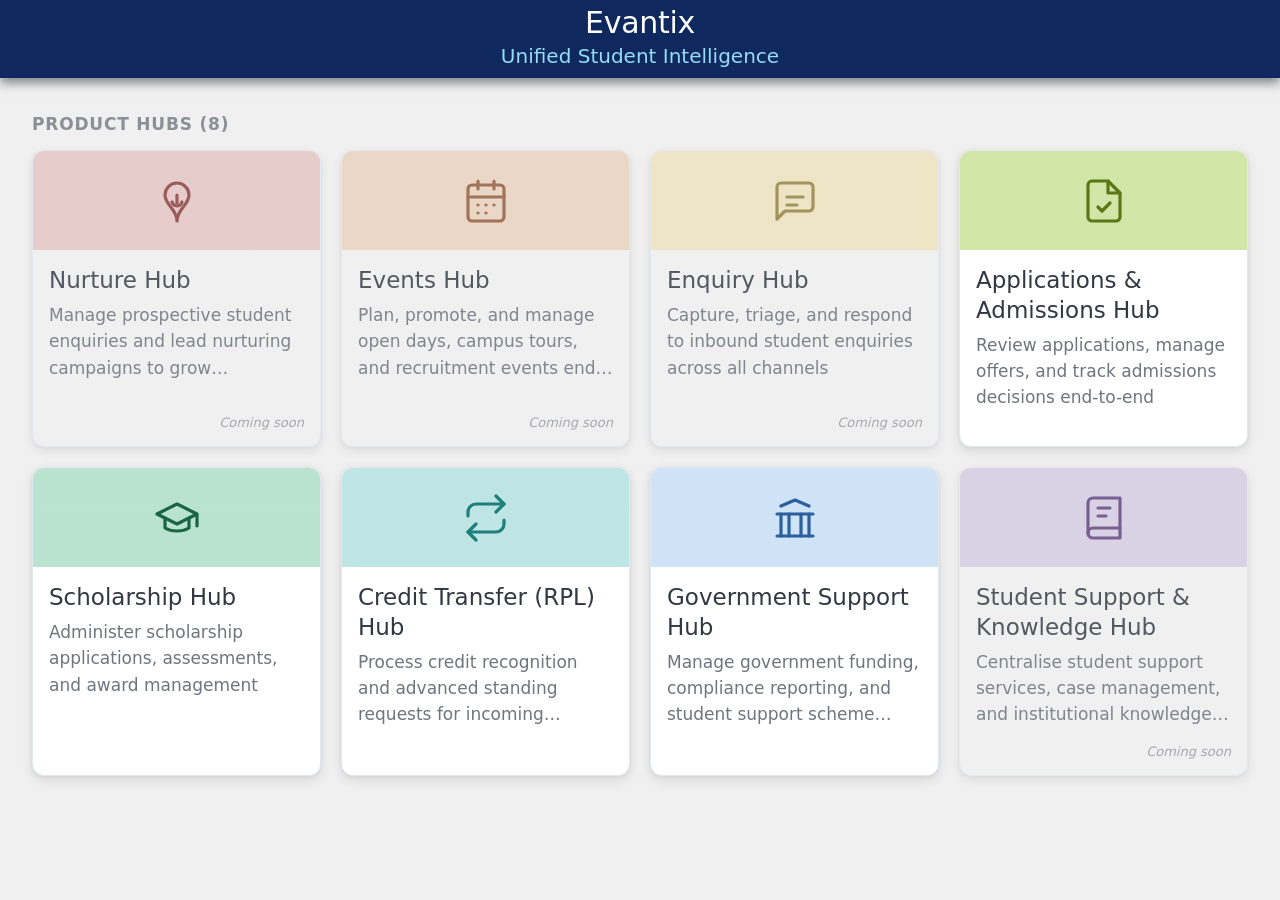
==== index.html @ 96fa9752 "Initial Structure." ====
<!DOCTYPE html>
<html lang="en">
<head>
<meta charset="UTF-8" />
<meta name="viewport" content="width=device-width, initial-scale=1.0" />
<title>Evantix - App Hub</title>
<link rel="icon" type="image/svg+xml" href="data:image/svg+xml,%3Csvg xmlns='http://www.w3.org/2000/svg' viewBox='0 0 32 32'%3E%3Crect width='32' height='32' rx='7' fill='%230F295E'/%3E%3Cpath d='M16 7L5 13l11 6 11-6z' fill='%232FA6A4'/%3E%3Cpath d='M9 16.5v5.5c0 1.66 3.13 3 7 3s7-1.34 7-3V16.5' stroke='%232FA6A4' stroke-width='1.8' stroke-linecap='round' fill='none'/%3E%3Cpath d='M27 13v5' stroke='white' stroke-width='1.8' stroke-linecap='round'/%3E%3C/svg%3E">
<style>
  *, *::before, *::after { box-sizing: border-box; margin: 0; padding: 0; }

  body {
    font-family: 'Segoe UI', system-ui, -apple-system, sans-serif;
    background: #F0F0F0;
    color: #111827;
    min-height: 100vh;
  }

  /* ── Header ── */
  .site-header {
    background: #0F295E;
    padding: 0 12px;
    box-shadow: 0px 5px 10px rgba(17,24,39,0.5);
  }

  .header-titles {
    max-width: 1800px;
    margin: 0 auto;
    padding: 5px 32px 10px;
    text-align: center;
  }

  .header-titles h1 {
    font-size: 30px;
    font-weight: 400;
    color: #ffffff;
    letter-spacing: -0.3px;
  }

  .header-titles h1 span { color: #2FA6A4; }
  .header-titles p { font-size: 20px; color: #96DCF8; margin-top: 4px; }

  /* ── Main content ── */
  .main {
    max-width: 1800px;
    margin: 36px auto;
    padding: 0 32px 30px;
  }

  .section-label {
    font-size: 17px;
    font-weight: 600;
    text-transform: uppercase;
    letter-spacing: 0.8px;
    color: rgba(17,24,39,0.45);
    margin-bottom: 16px;
  }

  /* ── Grid ── */
  .hub-grid {
    display: grid;
    grid-template-columns: repeat(4, 1fr);
    gap: 20px;
  }

  /* ── Card ── */
  .hub-card {
    background: #F0F0F0;
    border: 1px solid #E2E8F0;
    border-radius: 12px;
    overflow: hidden;
    cursor: default;
    transition: transform 0.18s ease, box-shadow 0.18s ease, border-color 0.18s ease;
    display: flex;
    flex-direction: column;
    outline: none;
    box-shadow: 0 4px 12px rgba(17,24,39,0.10), 0 1px 4px rgba(17,24,39,0.06);
    min-height: 297px;
  }

  .hub-card--active {
    background: #fff;
    cursor: pointer;
  }

  .hub-card--coming-soon {
    cursor: pointer;
    opacity: 0.82;
  }

  .hub-card--active:hover,
  .hub-card--active:focus,
  .hub-card--coming-soon:hover,
  .hub-card--coming-soon:focus {
    transform: translateY(-3px);
    border-color: var(--card-color, #2FA6A4);
    box-shadow: 0 8px 24px rgba(var(--card-rgb, 47,166,164),0.14), 0 2px 8px rgba(17,24,39,0.08);
  }

  .hub-card--active:focus,
  .hub-card--coming-soon:focus {
    box-shadow: 0 0 0 3px rgba(var(--card-rgb, 47,166,164),0.28), 0 8px 24px rgba(var(--card-rgb, 47,166,164),0.12);
  }

  /* Card header band */
  .card-band {
    height: 99px;
    display: flex;
    align-items: center;
    justify-content: center;
    flex-shrink: 0;
  }

  .hub-card--coming-soon .card-band { filter: grayscale(0.4); }

  .card-band svg {
    width: 48px; height: 48px;
    fill: none;
    stroke: var(--icon-color);
    stroke-width: 1.6;
    stroke-linecap: round;
    stroke-linejoin: round;
  }

  /* Card body */
  .card-body {
    padding: 16px;
    display: flex;
    flex-direction: column;
    flex: 1;
  }

  .card-name { font-size: 23px; font-weight: 450; color: #323742; line-height: 1.3; }
  .card-desc {
    font-size: 17px;
    color: rgba(17,24,39,0.6);
    margin-top: 6px;
    line-height: 1.55;
    display: -webkit-box;
    -webkit-line-clamp: 3;
    -webkit-box-orient: vertical;
    overflow: hidden;
  }

  .card-footer {
    margin-top: auto;
    padding-top: 16px;
    display: flex;
    align-items: center;
    justify-content: flex-end;
  }

  .coming-soon-label {
    font-size: 13px;
    color: rgba(17,24,39,0.40);
    font-style: italic;
  }

  /* ── Responsive ── */
  @media (max-width: 1024px) { .hub-grid { grid-template-columns: repeat(3, 1fr); } }
  @media (max-width: 768px) {
    .hub-grid { grid-template-columns: repeat(2, 1fr); }
    .main { padding: 0 20px 48px; }
  }
  @media (max-width: 480px) {
    .hub-grid { grid-template-columns: 1fr; }
    .site-header { padding: 0 20px; }
  }
</style>
</head>
<body>

<header class="site-header">
  <div class="header-titles">
    <h1>Evantix</h1>
    <p>Unified Student Intelligence</p>
  </div>
</header>

<main class="main">
  <div class="section-label">Product Hubs (8)</div>
  <div class="hub-grid" id="hubGrid"></div>
</main>

<script>
  const HUBS = [
    {
      name: "Nurture Hub",
      slug: "nurture",
      comingSoon: true,
      color: "#B03030",
      pastel: "#F5B8B3",
      desc: "Manage prospective student enquiries and lead nurturing campaigns to grow enrolment pipelines",
      icon: `<svg viewBox="0 0 24 24"><path d="M12 22c0-6-6-8-6-13a6 6 0 0 1 12 0c0 5-6 7-6 13z"/><path d="M12 9v4"/><path d="M9.5 12.5s.5 2 2.5 2 2.5-2 2.5-2"/></svg>`
    },
    {
      name: "Events Hub",
      slug: "events",
      comingSoon: true,
      color: "#B05520",
      pastel: "#F8C8A0",
      desc: "Plan, promote, and manage open days, campus tours, and recruitment events end-to-end",
      icon: `<svg viewBox="0 0 24 24"><rect x="3" y="4" width="18" height="18" rx="2"/><path d="M16 2v4M8 2v4M3 10h18"/><path d="M8 14h.01M12 14h.01M16 14h.01M8 18h.01M12 18h.01"/></svg>`
    },
    {
      name: "Enquiry Hub",
      slug: "enquiry",
      comingSoon: true,
      color: "#A08015",
      pastel: "#F5E095",
      desc: "Capture, triage, and respond to inbound student enquiries across all channels",
      icon: `<svg viewBox="0 0 24 24"><path d="M21 15a2 2 0 0 1-2 2H7l-4 4V5a2 2 0 0 1 2-2h14a2 2 0 0 1 2 2z"/><path d="M8 10h8M8 14h5"/></svg>`
    },
    {
      name: "Applications & Admissions Hub",
      slug: "applications-admissions",
      comingSoon: false,
      color: "#5A7815",
      pastel: "#C8E095",
      desc: "Review applications, manage offers, and track admissions decisions end-to-end",
      icon: `<svg viewBox="0 0 24 24"><path d="M14 2H6a2 2 0 0 0-2 2v16a2 2 0 0 0 2 2h12a2 2 0 0 0 2-2V8z"/><polyline points="14 2 14 8 20 8"/><polyline points="9 15 11 17 15 13"/></svg>`
    },
    {
      name: "Scholarship Hub",
      slug: "scholarship",
      comingSoon: false,
      color: "#1A6644",
      pastel: "#AADDC5",
      desc: "Administer scholarship applications, assessments, and award management",
      icon: `<svg viewBox="0 0 24 24"><path d="M22 10v6M2 10l10-5 10 5-10 5z"/><path d="M6 12v5c3.33 2 8.67 2 12 0v-5"/></svg>`
    },
    {
      name: "Credit Transfer (RPL) Hub",
      slug: "credit-transfer",
      comingSoon: false,
      color: "#1F7F7D",
      pastel: "#B0E0DF",
      desc: "Process credit recognition and advanced standing requests for incoming students",
      icon: `<svg viewBox="0 0 24 24"><path d="M17 1l4 4-4 4"/><path d="M3 11V9a4 4 0 0 1 4-4h14"/><path d="M7 23l-4-4 4-4"/><path d="M21 13v2a4 4 0 0 1-4 4H3"/></svg>`
    },
    {
      name: "Government Support Hub",
      slug: "government-support",
      comingSoon: false,
      color: "#2B5F9E",
      pastel: "#C5DDF5",
      desc: "Manage government funding, compliance reporting, and student support scheme obligations",
      icon: `<svg viewBox="0 0 24 24"><path d="M3 21h18M3 10h18M5 6l7-3 7 3"/><path d="M5 10v11M19 10v11M9 10v11M15 10v11"/></svg>`
    },
    {
      name: "Student Support & Knowledge Hub",
      slug: "student-support",
      comingSoon: true,
      color: "#6B3A9E",
      pastel: "#D5C0F0",
      desc: "Centralise student support services, case management, and institutional knowledge resources",
      icon: `<svg viewBox="0 0 24 24"><path d="M4 19.5A2.5 2.5 0 0 1 6.5 17H20"/><path d="M6.5 2H20v20H6.5A2.5 2.5 0 0 1 4 19.5v-15A2.5 2.5 0 0 1 6.5 2z"/><path d="M9 7h6M9 11h4"/></svg>`
    },
  ];

  function hexToRgb(hex) {
    const r = parseInt(hex.slice(1,3), 16);
    const g = parseInt(hex.slice(3,5), 16);
    const b = parseInt(hex.slice(5,7), 16);
    return `${r},${g},${b}`;
  }

  function esc(s) {
    return String(s).replace(/&/g,'&amp;').replace(/</g,'&lt;').replace(/>/g,'&gt;').replace(/"/g,'&quot;');
  }

  function makeCard(hub) {
    const card = document.createElement('div');
    const cls = hub.comingSoon ? 'hub-card hub-card--coming-soon' : 'hub-card hub-card--active';
    card.className = cls;
    card.style.setProperty('--card-color', hub.color);
    card.style.setProperty('--card-rgb', hexToRgb(hub.color));
    card.setAttribute('tabindex', '0');
    card.setAttribute('role', 'button');
    card.setAttribute('aria-label', esc(hub.name));

    const bandBg = `background: linear-gradient(rgba(${hexToRgb(hub.pastel)},0.82), rgba(${hexToRgb(hub.pastel)},0.82)), url('https://images.unsplash.com/photo-1519452575417-564c1401ecc0?q=80&w=1200&auto=format&fit=crop') center/cover`;

    card.innerHTML = `
      <div class="card-band" style="${bandBg}; --icon-color:${esc(hub.color)}">
        ${hub.icon}
      </div>
      <div class="card-body">
        <div class="card-name">${esc(hub.name)}</div>
        <div class="card-desc">${esc(hub.desc)}</div>
        <div class="card-footer">
          ${hub.comingSoon ? '<span class="coming-soon-label">Coming soon</span>' : ''}
        </div>
      </div>
    `;

    const url = `hubs/${hub.slug}/`;
    card.addEventListener('click', () => { window.location.href = url; });
    card.addEventListener('keydown', e => {
      if (e.key === 'Enter' || e.key === ' ') { e.preventDefault(); window.location.href = url; }
    });

    return card;
  }

  const grid = document.getElementById('hubGrid');
  HUBS.forEach(h => grid.appendChild(makeCard(h)));
</script>

</body>
</html>
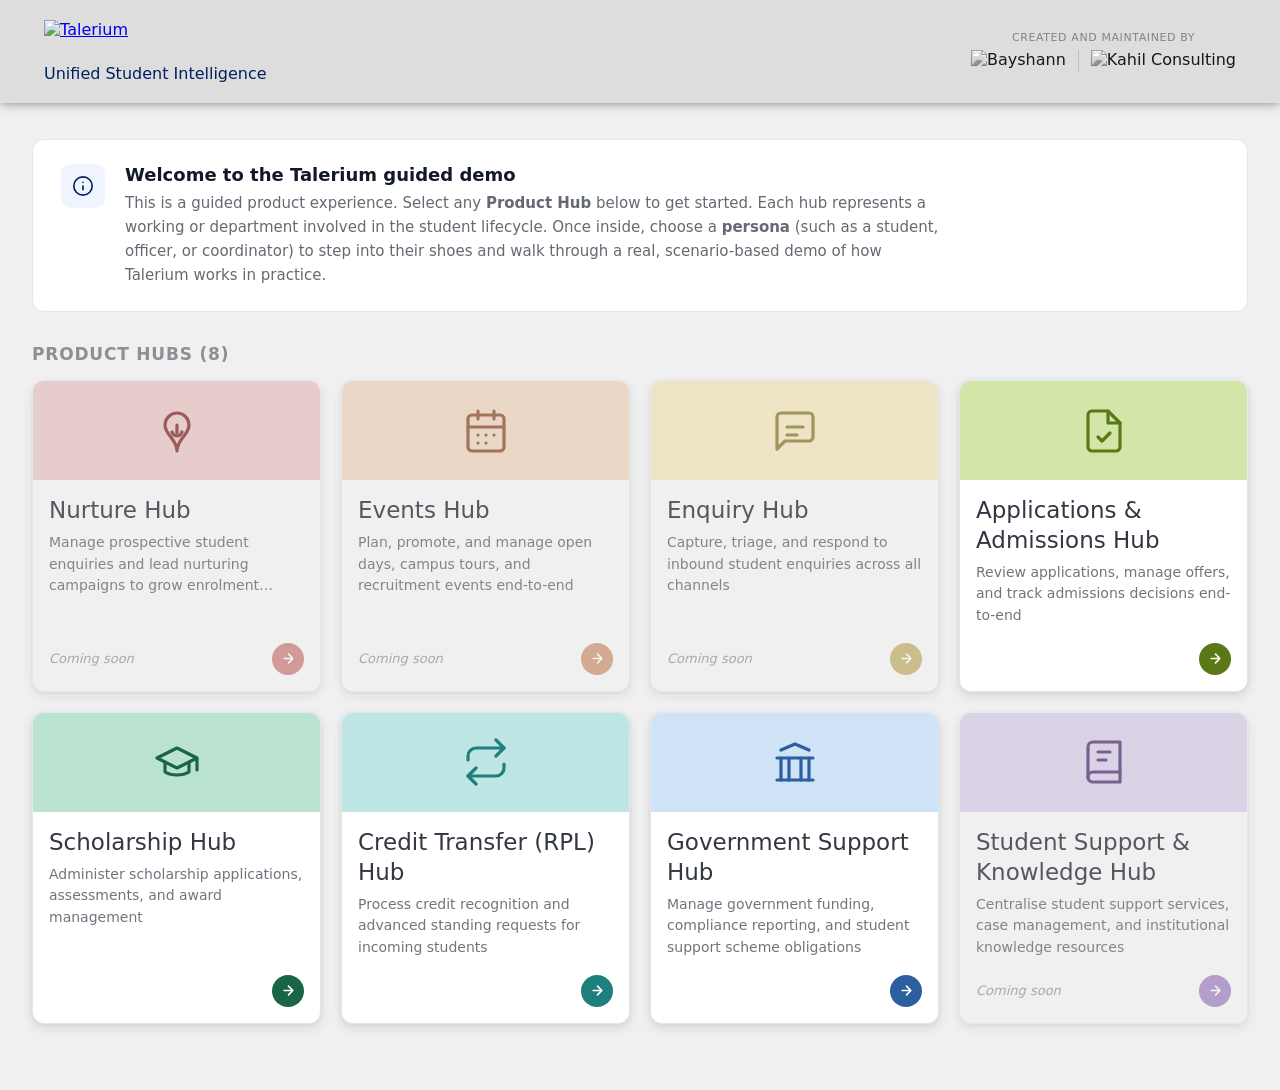
==== commit 2603a8aa: "Grey Logo" ====
--- a/index.html
+++ b/index.html
@@ -3,8 +3,8 @@
 <head>
 <meta charset="UTF-8" />
 <meta name="viewport" content="width=device-width, initial-scale=1.0" />
-<title>Evantix - App Hub</title>
-<link rel="icon" type="image/svg+xml" href="data:image/svg+xml,%3Csvg xmlns='http://www.w3.org/2000/svg' viewBox='0 0 32 32'%3E%3Crect width='32' height='32' rx='7' fill='%230F295E'/%3E%3Cpath d='M16 7L5 13l11 6 11-6z' fill='%232FA6A4'/%3E%3Cpath d='M9 16.5v5.5c0 1.66 3.13 3 7 3s7-1.34 7-3V16.5' stroke='%232FA6A4' stroke-width='1.8' stroke-linecap='round' fill='none'/%3E%3Cpath d='M27 13v5' stroke='white' stroke-width='1.8' stroke-linecap='round'/%3E%3C/svg%3E">
+<title>Tarelium - App Hub</title>
+<link rel="icon" type="image/svg+xml" href="data:image/svg+xml,%3Csvg xmlns='http://www.w3.org/2000/svg' viewBox='0 0 32 32'%3E%3Crect width='32' height='32' rx='7' fill='%23AAAAAA'/%3E%3Cpath d='M16 7L5 13l11 6 11-6z' fill='%23834EAD'/%3E%3Cpath d='M9 16.5v5.5c0 1.66 3.13 3 7 3s7-1.34 7-3V16.5' stroke='%23834EAD' stroke-width='1.8' stroke-linecap='round' fill='none'/%3E%3Cpath d='M27 13v5' stroke='white' stroke-width='1.8' stroke-linecap='round'/%3E%3C/svg%3E">
 <style>
   *, *::before, *::after { box-sizing: border-box; margin: 0; padding: 0; }
 
@@ -17,33 +17,114 @@
 
   /* ── Header ── */
   .site-header {
-    background: #0F295E;
+    background: #dddddd;
     padding: 0 12px;
-    box-shadow: 0px 5px 10px rgba(17,24,39,0.5);
+    box-shadow: 0px 0px 10px rgba(21, 13, 27, 0.5);
   }
 
   .header-titles {
     max-width: 1800px;
     margin: 0 auto;
-    padding: 5px 32px 10px;
-    text-align: center;
-  }
-
-  .header-titles h1 {
-    font-size: 30px;
-    font-weight: 400;
-    color: #ffffff;
-    letter-spacing: -0.3px;
-  }
-
-  .header-titles h1 span { color: #2FA6A4; }
-  .header-titles p { font-size: 20px; color: #96DCF8; margin-top: 4px; }
+    padding: 20px 32px 20px;
+    text-align: left;
+    display: flex;
+    align-items: center;
+  }
+
+  .header-titles img {
+    height: 40px;
+    width: auto;
+    display: block;
+  }
+
+  .header-titles p { font-size: 16px; color: #002060; margin-top: 4px; }
+
+  .header-created-by {
+    display: flex;
+    flex-direction: column;
+    align-items: center;
+    gap: 6px;
+    margin-left: auto;
+    flex-shrink: 0;
+  }
+
+  .header-created-by span {
+    font-size: 11px;
+    color: rgba(17,24,39,0.45);
+    white-space: nowrap;
+    text-transform: uppercase;
+    letter-spacing: 0.6px;
+  }
+
+  .header-created-by-logos {
+    display: flex;
+    align-items: center;
+    gap: 12px;
+  }
+
+  .header-created-by-logos img:first-child {
+    padding-right: 12px;
+    border-right: 1px solid rgba(17,24,39,0.15);
+  }
+
+  .header-created-by img {
+    height: 22px;
+    width: auto;
+    display: block;
+    filter: grayscale(100%);
+  }
 
   /* ── Main content ── */
   .main {
     max-width: 1800px;
     margin: 36px auto;
     padding: 0 32px 30px;
+  }
+
+  .intro-banner {
+    background: #fff;
+    border: 1px solid #E2E8F0;
+    border-radius: 12px;
+    padding: 24px 28px;
+    margin-bottom: 32px;
+    display: flex;
+    align-items: flex-start;
+    gap: 20px;
+  }
+
+  .intro-banner-icon {
+    flex-shrink: 0;
+    width: 44px;
+    height: 44px;
+    border-radius: 10px;
+    background: #F0F4FF;
+    display: flex;
+    align-items: center;
+    justify-content: center;
+  }
+
+  .intro-banner-icon svg {
+    width: 22px;
+    height: 22px;
+    stroke: #002060;
+    fill: none;
+    stroke-width: 1.8;
+    stroke-linecap: round;
+    stroke-linejoin: round;
+  }
+
+  .intro-banner-text h2 {
+    font-size: 18px;
+    font-weight: 600;
+    color: #111827;
+    margin-bottom: 6px;
+  }
+
+  .intro-banner-text p {
+    font-size: 15px;
+    color: rgba(17,24,39,0.65);
+    line-height: 1.6;
+    max-width: 820px;
   }
 
   .section-label {
@@ -74,7 +155,7 @@
     flex-direction: column;
     outline: none;
     box-shadow: 0 4px 12px rgba(17,24,39,0.10), 0 1px 4px rgba(17,24,39,0.06);
-    min-height: 297px;
+    min-height: 267px;
   }
 
   .hub-card--active {
@@ -131,7 +212,7 @@
 
   .card-name { font-size: 23px; font-weight: 450; color: #323742; line-height: 1.3; }
   .card-desc {
-    font-size: 17px;
+    font-size: 14px;
     color: rgba(17,24,39,0.6);
     margin-top: 6px;
     line-height: 1.55;
@@ -146,13 +227,39 @@
     padding-top: 16px;
     display: flex;
     align-items: center;
-    justify-content: flex-end;
+    justify-content: space-between;
   }
 
   .coming-soon-label {
     font-size: 13px;
     color: rgba(17,24,39,0.40);
     font-style: italic;
+  }
+
+  .card-arrow {
+    width: 32px;
+    height: 32px;
+    border-radius: 50%;
+    background: var(--card-color, #2FA6A4);
+    display: flex;
+    align-items: center;
+    justify-content: center;
+    flex-shrink: 0;
+    margin-left: auto;
+  }
+
+  .hub-card--coming-soon .card-arrow {
+    opacity: 0.55;
+  }
+
+  .card-arrow svg {
+    width: 15px;
+    height: 15px;
+    stroke: #fff;
+    fill: none;
+    stroke-width: 2.5;
+    stroke-linecap: round;
+    stroke-linejoin: round;
   }
 
   /* ── Responsive ── */
@@ -171,12 +278,36 @@
 
 <header class="site-header">
   <div class="header-titles">
-    <h1>Evantix</h1>
-    <p>Unified Student Intelligence</p>
+    <div>
+      <a href="index.html"><img src="assets/images/Talerium-logo.png" alt="Talerium" /></a>
+      <p>Unified Student Intelligence</p>
+    </div>
+    <div class="header-created-by">
+      <span>Created and Maintained by</span>
+      <div class="header-created-by-logos">
+        <img src="assets/images/Bayshann-logo.png" alt="Bayshann" />
+        <img src="assets/images/KahilConsulting-logo.png" alt="Kahil Consulting" />
+      </div>
+    </div>
   </div>
 </header>
 
 <main class="main">
+
+  <div class="intro-banner">
+    <div class="intro-banner-icon">
+      <svg viewBox="0 0 24 24"><circle cx="12" cy="12" r="10"/><path d="M12 16v-4M12 8h.01"/></svg>
+    </div>
+    <div class="intro-banner-text">
+      <h2>Welcome to the Talerium guided demo</h2>
+      <p>This is a guided product experience. 
+        Select any <strong>Product Hub</strong> below to get started. 
+        Each hub represents a working or department involved in the student lifecycle. 
+        Once inside, choose a <strong>persona</strong> (such as a student, officer, or coordinator) 
+        to step into their shoes and walk through a real, scenario-based demo of how Talerium works in practice.</p>
+    </div>
+  </div>
+
   <div class="section-label">Product Hubs (8)</div>
   <div class="hub-grid" id="hubGrid"></div>
 </main>
@@ -288,7 +419,10 @@
         <div class="card-name">${esc(hub.name)}</div>
         <div class="card-desc">${esc(hub.desc)}</div>
         <div class="card-footer">
-          ${hub.comingSoon ? '<span class="coming-soon-label">Coming soon</span>' : ''}
+          ${hub.comingSoon ? '<span class="coming-soon-label">Coming soon</span>' : '<span></span>'}
+          <div class="card-arrow">
+            <svg viewBox="0 0 24 24"><path d="M5 12h14M12 5l7 7-7 7"/></svg>
+          </div>
         </div>
       </div>
     `;
